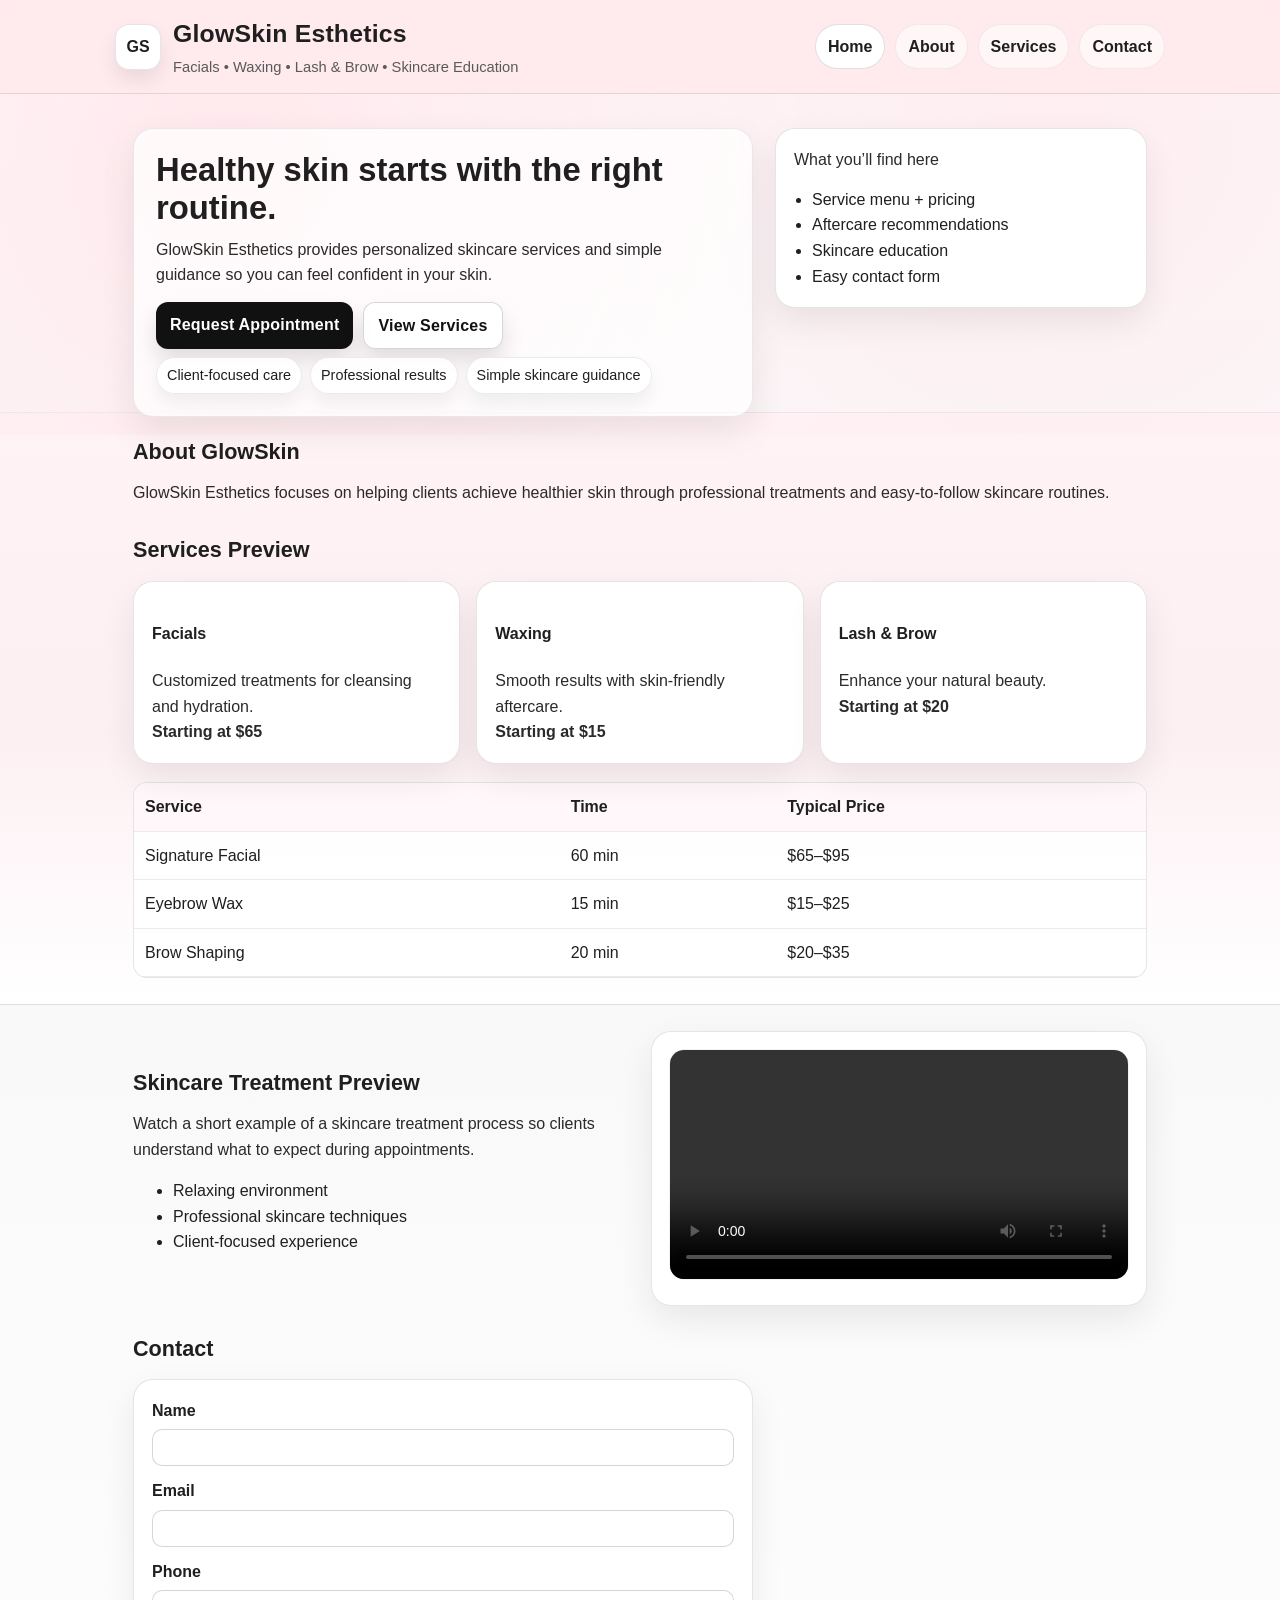
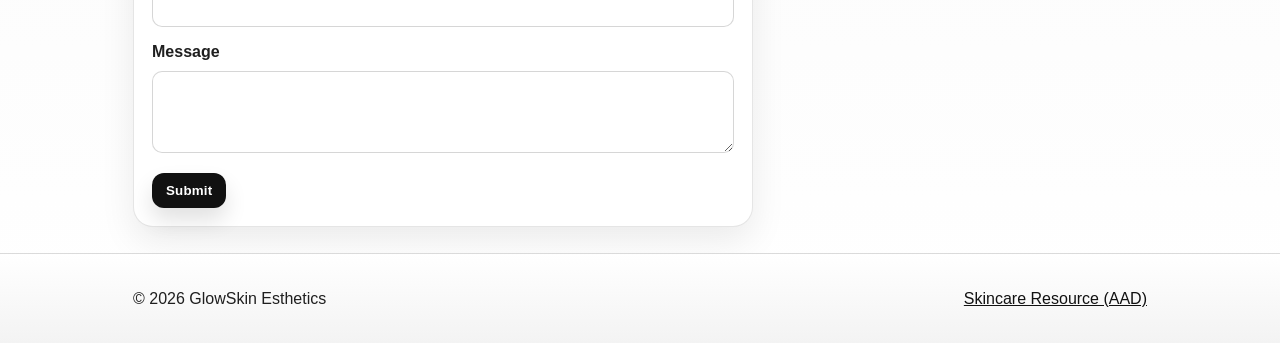
==== index.html @ 29d2f152 "Update index.html" ====
<!DOCTYPE html>
<html lang="en">
<head>
  <meta charset="utf-8">
  <meta name="viewport" content="width=device-width, initial-scale=1">

  <title>GlowSkin Esthetics</title>

  <!-- IMPORTANT: link your CSS file here -->
  <link rel="stylesheet" href="style.css">

  <!-- Google tag (gtag.js) -->
  <script async src="https://www.googletagmanager.com/gtag/js?id=G-0DW6QM2KMZ"></script>
  <script>
    window.dataLayer = window.dataLayer || [];
    function gtag(){dataLayer.push(arguments);}
    gtag('js', new Date());
    gtag('config', 'G-0DW6QM2KMZ');
  </script>
</head>
<body>

<body>

<!-- HEADER -->
<header class="site-header">
  <div class="container header-inner">
    <div class="brand">
      <div class="logo">GS</div>
      <div>
        <h1 class="site-title">GlowSkin Esthetics</h1>
        <p class="tagline">Facials • Waxing • Lash & Brow • Skincare Education</p>
      </div>
    </div>

    <nav class="site-nav">
      <a href="index.html" class="active">Home</a>
      <a href="#about">About</a>
      <a href="#services">Services</a>
      <a href="#contact">Contact</a>
    </nav>
  </div>
</header>

<main>

<!-- HERO -->
<section class="hero">
  <div class="container hero-grid">
    <div>
      <h2>Healthy skin starts with the right routine.</h2>
      <p>
        GlowSkin Esthetics provides personalized skincare services and simple guidance
        so you can feel confident in your skin.
      </p>

      <div class="hero-actions">
        <a class="btn" href="#contact">Request Appointment</a>
        <a class="btn btn-outline" href="#services">View Services</a>
      </div>

      <div class="hero-badges">
        <span class="badge">Client-focused care</span>
        <span class="badge">Professional results</span>
        <span class="badge">Simple skincare guidance</span>
      </div>
    </div>

    <div class="hero-card">
      <p class="card-title">What you’ll find here</p>
      <ul class="checklist">
        <li>Service menu + pricing</li>
        <li>Aftercare recommendations</li>
        <li>Skincare education</li>
        <li>Easy contact form</li>
      </ul>
    </div>
  </div>
</section>

<!-- ABOUT -->
<section id="about" class="section">
  <div class="container">
    <h3>About GlowSkin</h3>
    <p>
      GlowSkin Esthetics focuses on helping clients achieve healthier skin through
      professional treatments and easy-to-follow skincare routines.
    </p>
  </div>
</section>

<!-- SERVICES -->
<section id="services" class="section section-alt">
  <div class="container">
    <h3>Services Preview</h3>

    <div class="cards">
      <article class="card">
        <h4>Facials</h4>
        <p>Customized treatments for cleansing and hydration.</p>
        <p class="price">Starting at $65</p>
      </article>

      <article class="card">
        <h4>Waxing</h4>
        <p>Smooth results with skin-friendly aftercare.</p>
        <p class="price">Starting at $15</p>
      </article>

      <article class="card">
        <h4>Lash & Brow</h4>
        <p>Enhance your natural beauty.</p>
        <p class="price">Starting at $20</p>
      </article>
    </div>

    <!-- TABLE -->
    <div class="table-wrap">
      <table>
        <thead>
          <tr>
            <th>Service</th>
            <th>Time</th>
            <th>Typical Price</th>
          </tr>
        </thead>
        <tbody>
          <tr>
            <td>Signature Facial</td>
            <td>60 min</td>
            <td>$65–$95</td>
          </tr>
          <tr>
            <td>Eyebrow Wax</td>
            <td>15 min</td>
            <td>$15–$25</td>
          </tr>
          <tr>
            <td>Brow Shaping</td>
            <td>20 min</td>
            <td>$20–$35</td>
          </tr>
        </tbody>
      </table>
    </div>

  </div>
</section>

<!-- VIDEO SECTION (REQUIRED FOR CLASS) -->
<section class="section video-section">
  <div class="container video-grid">

    <div>
      <h3>Skincare Treatment Preview</h3>
      <p class="muted">
        Watch a short example of a skincare treatment process so clients
        understand what to expect during appointments.
      </p>

      <ul class="checklist">
        <li>Relaxing environment</li>
        <li>Professional skincare techniques</li>
        <li>Client-focused experience</li>
      </ul>
    </div>

    <div class="video-card">
      <video controls width="100%">
        <!-- IMPORTANT: filename matches GitHub -->
        <source src="glowskin_mkt.mp4" type="video/mp4">
        Your browser does not support the video tag.
      </video>
    </div>

  </div>
</section>

<!-- CONTACT FORM -->
<section id="contact" class="section">
  <div class="container">
    <h3>Contact</h3>

    <form class="contact-form">
      <label>
        Name
        <input type="text" name="name" required>
      </label>

      <label>
        Email
        <input type="email" name="email" required>
      </label>

      <label>
        Phone
        <input type="tel" name="phone" required>
      </label>

      <label>
        Message
        <textarea name="message" rows="4" required></textarea>
      </label>

      <button class="btn" type="submit">Submit</button>
    </form>
  </div>
</section>

</main>

<!-- FOOTER -->
<footer class="site-footer">
  <div class="container footer-inner">
    <p>© 2026 GlowSkin Esthetics</p>
    <p>
      <a href="https://www.aad.org/" target="_blank">
        Skincare Resource (AAD)
      </a>
    </p>
  </div>
</footer>

</body>
</html>
---- style.css ----
/* GlowSkin Esthetics -  CSS */

:root {
  --bg: #f7f7f7;
  --card: #ffffff;
  --text: #1f1f1f;
  --muted: #5a5a5a;
  --border: rgba(0,0,0,0.10);
  --brand: #ffe6eb;
  --brand2: #fff3f6;
  --shadow: 0 14px 35px rgba(0,0,0,0.08);
  --shadow2: 0 18px 45px rgba(0,0,0,0.10);
}

* { box-sizing: border-box; }

html { scroll-behavior: smooth; }

body {
  margin: 0;
  font-family: Arial, sans-serif;
  color: var(--text);
  line-height: 1.6;
  background: linear-gradient(180deg, #fff7f9 0%, var(--bg) 40%, #ffffff 100%);
}

/* Container */
.container {
  max-width: 1050px;
  margin: 0 auto;
  padding: 0 18px;
}

/* Fix anchor jump (so sticky header doesn’t cover section titles) */
#about, #services, #contact { scroll-margin-top: 110px; }

/* Header */
.site-header {
  background: rgba(255, 230, 235, 0.80);
  border-bottom: 1px solid var(--border);
  position: sticky;
  top: 0;
  z-index: 50;
  backdrop-filter: blur(8px);
}

.header-inner {
  display: flex;
  justify-content: space-between;
  align-items: center;
  padding: 14px 0;
  gap: 18px;
}

.brand {
  display: flex;
  align-items: center;
  gap: 12px;
}

.logo {
  width: 46px;
  height: 46px;
  border-radius: 14px;
  display: grid;
  place-items: center;
  font-weight: 800;
  background: #fff;
  border: 1px solid var(--border);
  box-shadow: 0 10px 20px rgba(0,0,0,0.08);
}

.site-title {
  margin: 0;
  font-size: 1.55rem;
  letter-spacing: 0.2px;
}

.tagline {
  margin: 2px 0 0;
  font-size: 0.92rem;
  color: var(--muted);
}

/* Nav */
.site-nav {
  display: flex;
  align-items: center;
  gap: 10px;
}

.site-nav a {
  text-decoration: none;
  color: var(--text);
  font-weight: 700;
  padding: 9px 12px;
  border-radius: 999px;
  background: rgba(255,255,255,0.55);
  border: 1px solid rgba(0,0,0,0.06);
  transition: transform 0.15s ease, box-shadow 0.15s ease, background-color 0.15s ease;
}

.site-nav a:hover {
  transform: translateY(-1px);
  background: rgba(255,255,255,0.95);
  box-shadow: 0 10px 20px rgba(0,0,0,0.08);
}

.site-nav a.active {
  background: #fff;
  border: 1px solid rgba(0,0,0,0.12);
}

/* Hero */
.hero {
  padding: 34px 0 18px;
  position: relative;
}

.hero::before {
  content: "";
  position: absolute;
  inset: 0;
  background:
    radial-gradient(circle at 18% 22%, rgba(255,230,235,0.85) 0%, rgba(255,255,255,0) 55%),
    radial-gradient(circle at 82% 10%, rgba(255,230,235,0.55) 0%, rgba(255,255,255,0) 50%);
  pointer-events: none;
}

.hero .container { position: relative; z-index: 1; }

.hero-grid {
  display: grid;
  grid-template-columns: 1.25fr 0.75fr;
  gap: 22px;
  align-items: start;
}

.hero-grid > div:first-child {
  padding: 22px;
  border-radius: 20px;
  background: rgba(255,255,255,0.72);
  border: 1px solid rgba(0,0,0,0.08);
  box-shadow: var(--shadow);
}

.hero h2 {
  margin: 0 0 10px;
  font-size: 2.05rem;
  line-height: 1.15;
}

.hero p {
  margin: 0 0 14px;
  color: #2a2a2a;
}

.hero-actions { display: flex; gap: 10px; flex-wrap: wrap; margin: 10px 0 6px; }

/* Buttons */
.btn {
  background: #111;
  color: #fff;
  padding: 10px 14px;
  border-radius: 12px;
  text-decoration: none;
  border: none;
  cursor: pointer;
  font-weight: 800;
  letter-spacing: 0.2px;
  box-shadow: 0 12px 22px rgba(0,0,0,0.12);
  transition: transform 0.15s ease, box-shadow 0.15s ease;
}

.btn:hover { transform: translateY(-2px); box-shadow: 0 16px 30px rgba(0,0,0,0.16); }

.btn-outline {
  background: rgba(255,255,255,0.85);
  color: #111;
  border: 1px solid rgba(0,0,0,0.16);
}

/* Badges */
.hero-badges { margin-top: 8px; display: flex; gap: 8px; flex-wrap: wrap; }

.badge {
  display: inline-block;
  background: rgba(255,255,255,0.9);
  border: 1px solid rgba(0,0,0,0.08);
  padding: 6px 10px;
  border-radius: 999px;
  font-size: 0.9rem;
  box-shadow: 0 10px 18px rgba(0,0,0,0.06);
}

/* Cards */
.hero-card,
.card,
.contact-form,
.video-card {
  background: var(--card);
  border: 1px solid rgba(0,0,0,0.10);
  border-radius: 20px;
  padding: 18px;
  box-shadow: var(--shadow);
}

.hero-card ul { margin: 10px 0 0; padding-left: 18px; }

/* Sections */
.section { padding: 26px 0; }
.section h3 { margin: 0 0 10px; font-size: 1.35rem; }
.section p { margin: 0; color: #2a2a2a; }

.section-alt {
  background: linear-gradient(180deg, var(--brand2) 0%, #fdf0f3 55%, #ffffff 100%);
  border-top: 1px solid var(--border);
  border-bottom: 1px solid var(--border);
}

.muted { color: var(--muted); }

/* Service cards layout */
.cards {
  display: grid;
  grid-template-columns: repeat(3, 1fr);
  gap: 16px;
  margin-top: 14px;
}

.card {
  transition: transform 0.18s ease, box-shadow 0.18s ease;
}

.card:hover {
  transform: translateY(-4px);
  box-shadow: var(--shadow2);
}

.price { font-weight: 800; }

/* Table */
.table-wrap {
  margin-top: 18px;
  border-radius: 14px;
  overflow-x: auto;
  border: 1px solid rgba(0,0,0,0.10);
  background: rgba(255,255,255,0.9);
}

table { width: 100%; border-collapse: collapse; }

th, td {
  padding: 11px;
  border-bottom: 1px solid rgba(0,0,0,0.08);
  text-align: left;
}

th { background: #fff7f9; }

/* Video */
.video-grid {
  display: grid;
  grid-template-columns: 1fr 1fr;
  gap: 22px;
  align-items: center;
}

.video-card video {
  width: 100%;
  border-radius: 14px;
  outline: 1px solid rgba(0,0,0,0.05);
}

/* Form */
.contact-form { max-width: 620px; margin-top: 12px; }

.contact-form label {
  display: block;
  margin-bottom: 12px;
  font-weight: 800;
}

.contact-form input,
.contact-form textarea {
  width: 100%;
  padding: 10px;
  margin-top: 6px;
  border-radius: 10px;
  border: 1px solid rgba(0,0,0,0.16);
  background: rgba(255,255,255,0.95);
  transition: box-shadow 0.15s ease, border-color 0.15s ease;
}

.contact-form input:focus,
.contact-form textarea:focus {
  outline: none;
  border-color: rgba(242,167,184,0.9);
  box-shadow: 0 0 0 4px rgba(242,167,184,0.22);
}

/* Footer */
.site-footer {
  background: linear-gradient(180deg, #ffffff 0%, #f3f3f3 100%);
  border-top: 1px solid var(--border);
  padding: 16px 0;
}

.footer-inner {
  display: flex;
  justify-content: space-between;
  flex-wrap: wrap;
  gap: 10px;
}

.site-footer a { color: #111; }

/* Responsive */
@media (max-width: 900px) {
  .hero-grid { grid-template-columns: 1fr; }
  .cards { grid-template-columns: 1fr; }
  .video-grid { grid-template-columns: 1fr; }
  .site-nav { flex-wrap: wrap; justify-content: flex-start; }
  .hero h2 { font-size: 1.65rem; }
}

@media (max-width: 520px) {
  .site-title { font-size: 1.35rem; }
  .logo { width: 42px; height: 42px; }
}

/* Fix anchor jump with sticky header (always works) */
#about, #services, #contact {
  padding-top: 120px;
  margin-top: -120px;
}
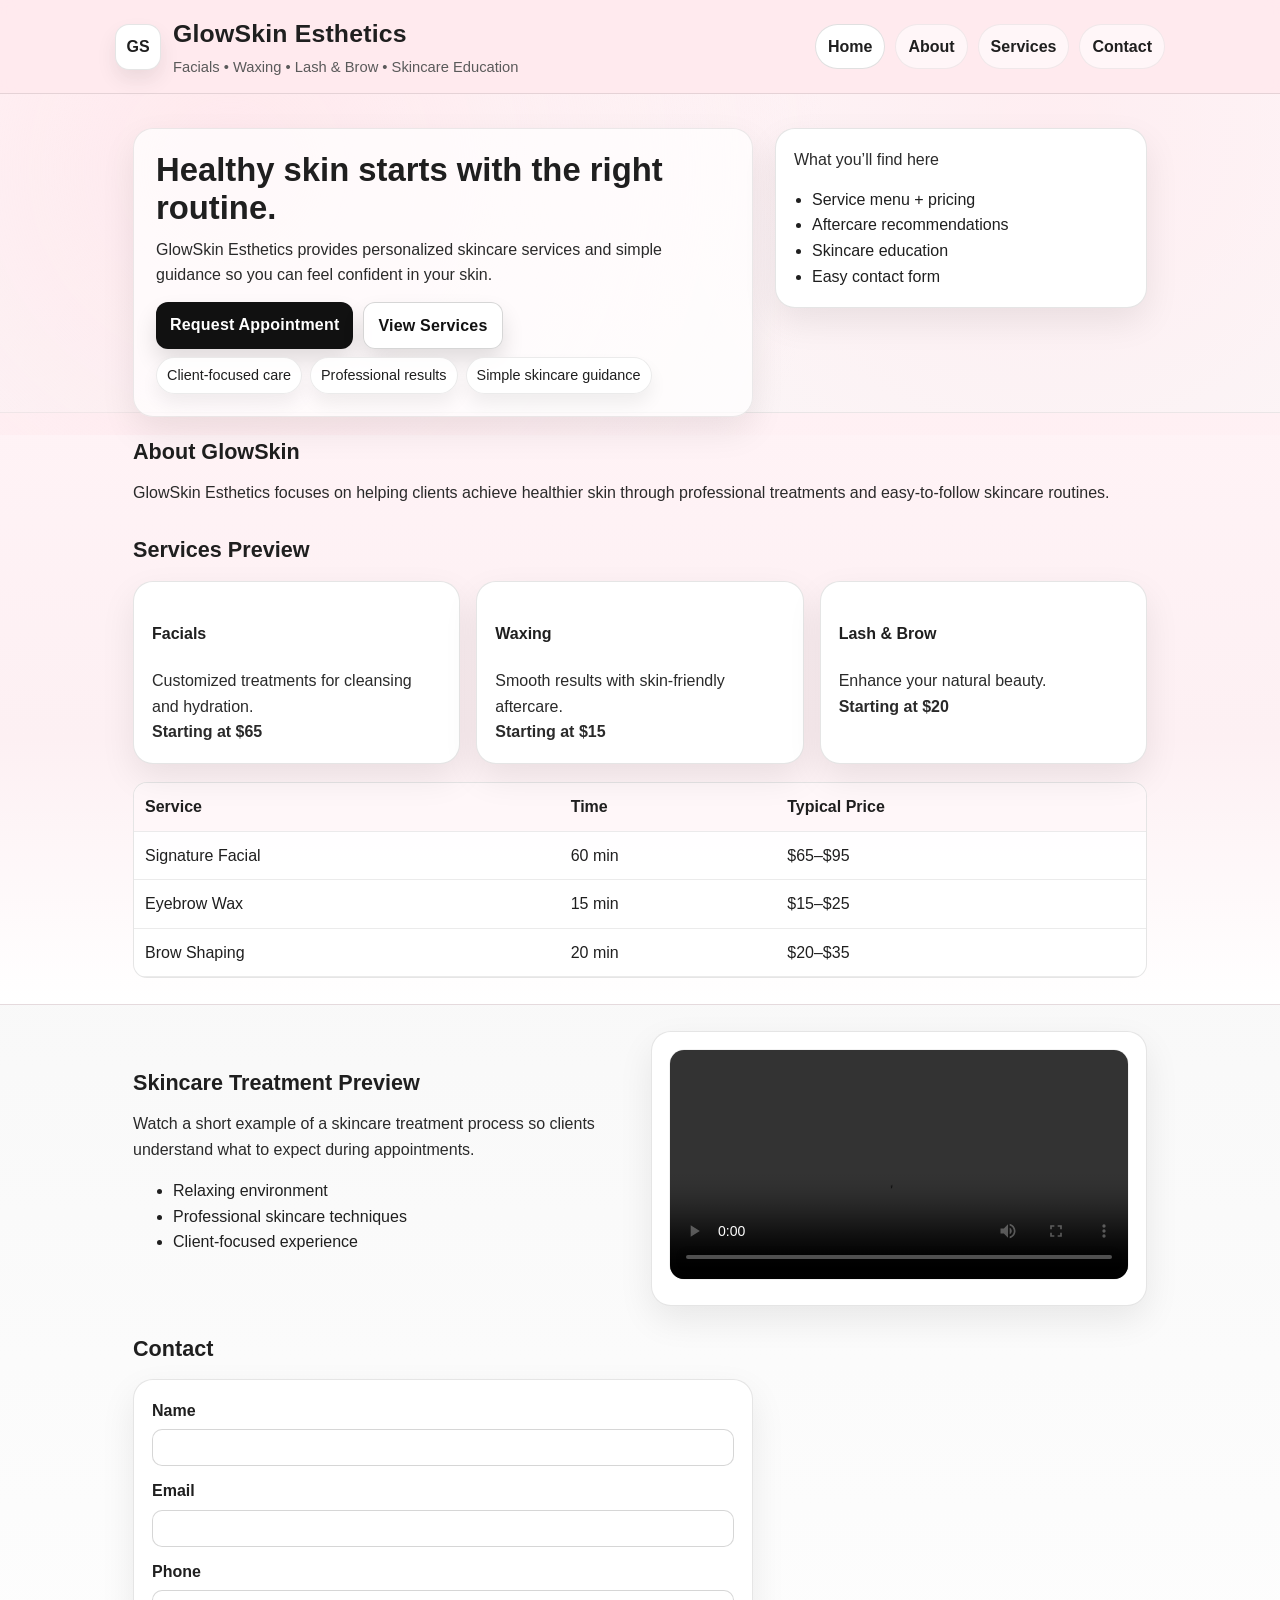
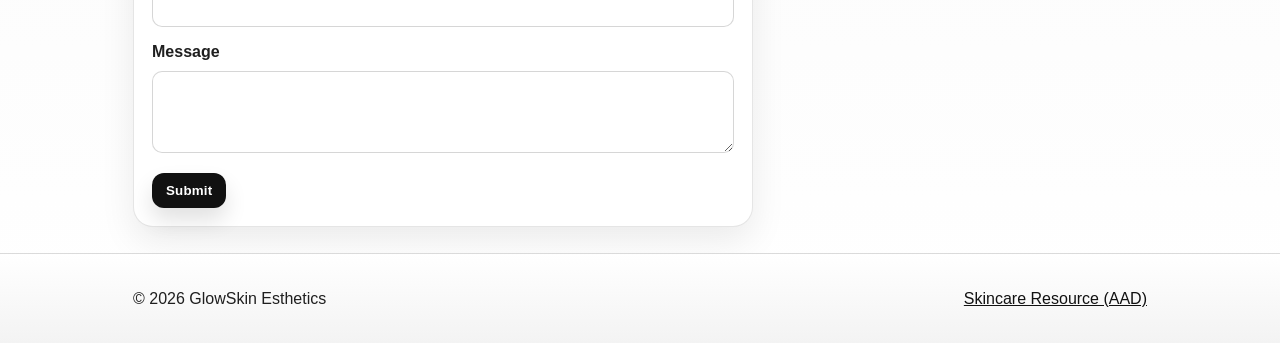
==== commit 25dbe8a7: "Update index.html" ====
--- a/index.html
+++ b/index.html
@@ -18,6 +18,7 @@
     gtag('config', 'G-0DW6QM2KMZ');
   </script>
 </head>
+  <link rel="stylesheet" href="style.css">
 <body>
 
 <body>
@@ -229,3 +230,4 @@
 
 
 
+
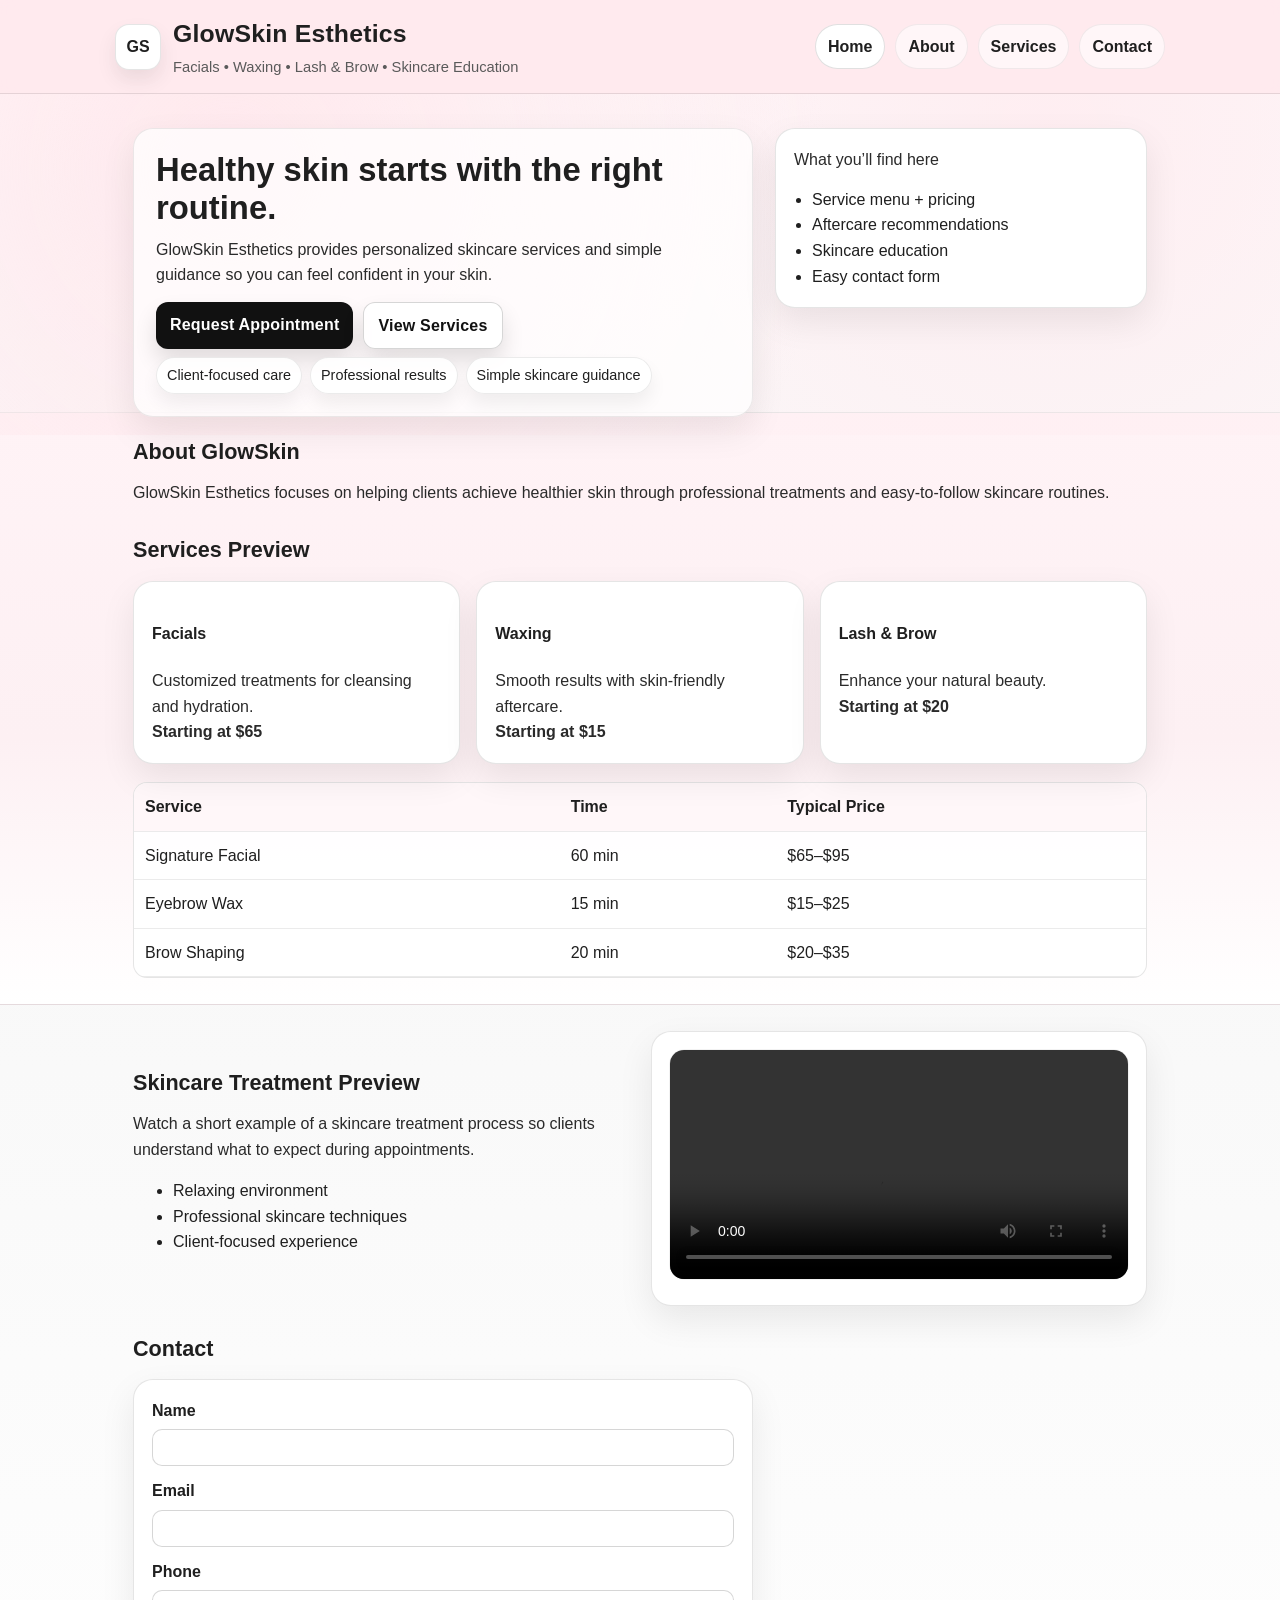
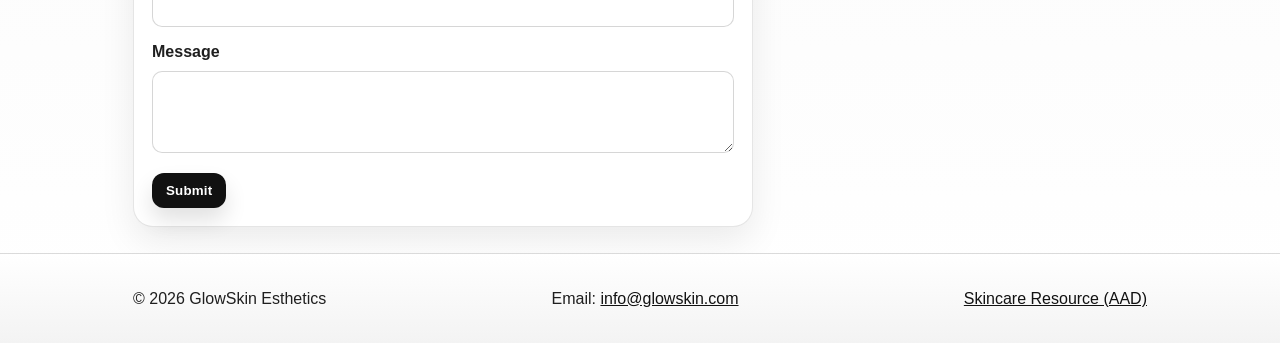
==== commit 67f15742: "Update index.html" ====
--- a/index.html
+++ b/index.html
@@ -214,6 +214,14 @@
 <footer class="site-footer">
   <div class="container footer-inner">
     <p>© 2026 GlowSkin Esthetics</p>
+
+    <p>
+      Email:
+      <a href="mailto:info@glowskin.com">
+        info@glowskin.com
+      </a>
+    </p>
+
     <p>
       <a href="https://www.aad.org/" target="_blank">
         Skincare Resource (AAD)
@@ -222,12 +230,10 @@
   </div>
 </footer>
 
-</body>
-</html>
-
-
-
-
-
-
-
+
+
+
+
+
+
+
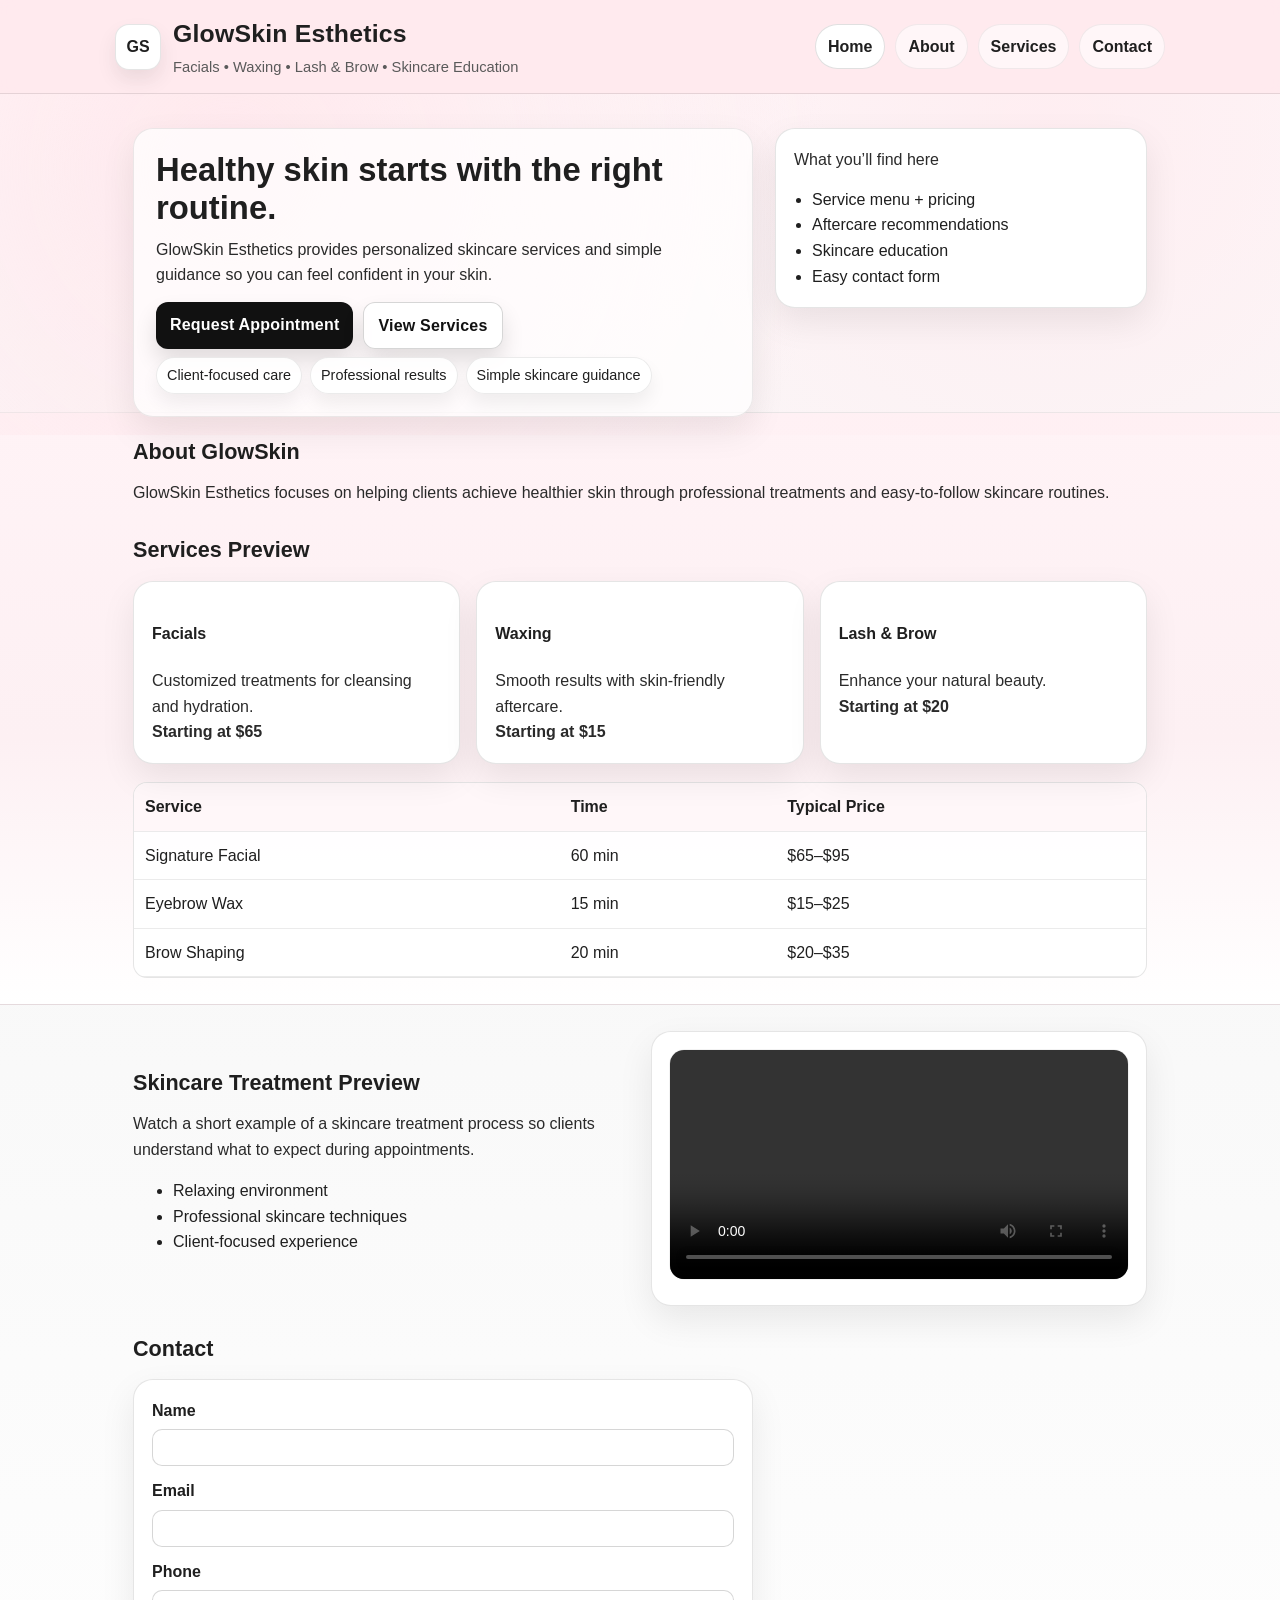
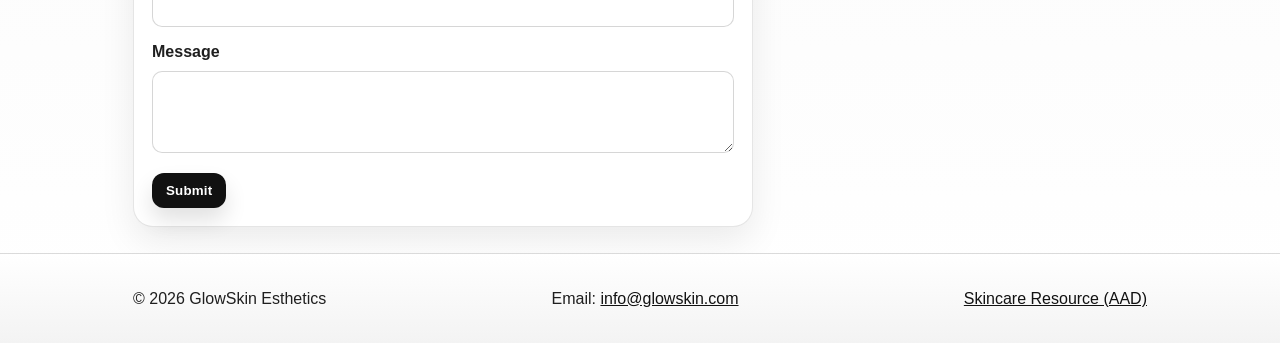
==== commit 829d47bf: "Update index.html" ====
--- a/index.html
+++ b/index.html
@@ -1,15 +1,20 @@
 <!DOCTYPE html>
 <html lang="en">
 <head>
+
   <meta charset="utf-8">
   <meta name="viewport" content="width=device-width, initial-scale=1">
 
   <title>GlowSkin Esthetics</title>
 
-  <!-- IMPORTANT: link your CSS file here -->
+  <!-- ADD THESE HERE -->
+  <meta name="description" content="GlowSkin Esthetics provides professional facials, waxing, lash and brow services with personalized skincare education.">
+  <meta name="keywords" content="facials, waxing, skincare, lash, brow, esthetician, skincare education">
+
+  <!-- CSS -->
   <link rel="stylesheet" href="style.css">
 
-  <!-- Google tag (gtag.js) -->
+  <!-- Google Analytics -->
   <script async src="https://www.googletagmanager.com/gtag/js?id=G-0DW6QM2KMZ"></script>
   <script>
     window.dataLayer = window.dataLayer || [];
@@ -17,8 +22,8 @@
     gtag('js', new Date());
     gtag('config', 'G-0DW6QM2KMZ');
   </script>
+
 </head>
-  <link rel="stylesheet" href="style.css">
 <body>
 
 <body>
@@ -237,3 +242,4 @@
 
 
 
+
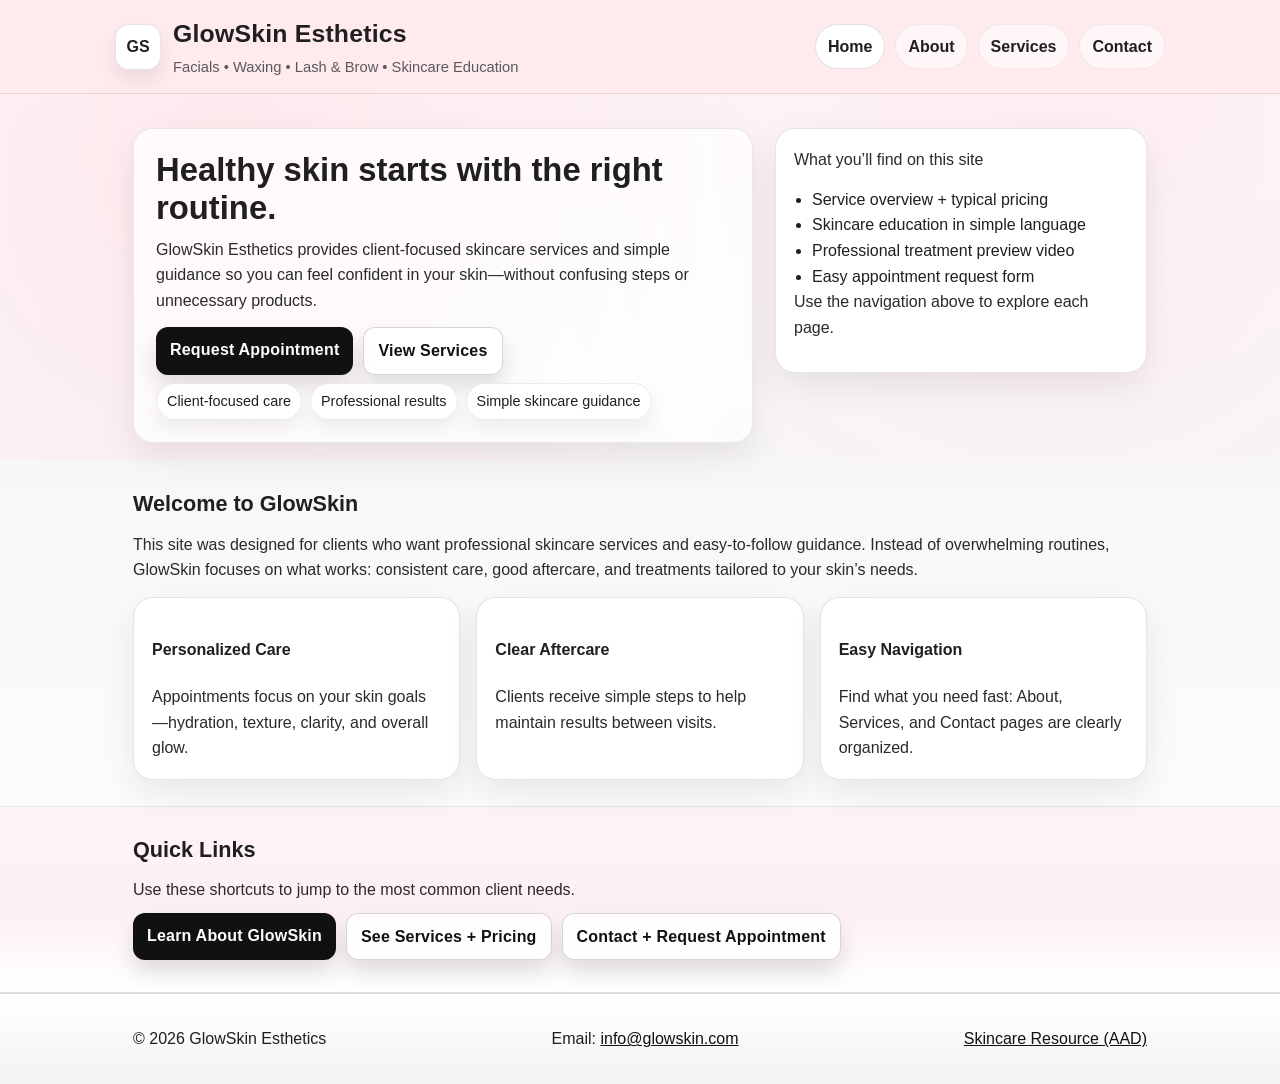
==== commit f95d1fde: "Update index.html" ====
--- a/index.html
+++ b/index.html
@@ -1,17 +1,13 @@
 <!DOCTYPE html>
 <html lang="en">
 <head>
-
   <meta charset="utf-8">
   <meta name="viewport" content="width=device-width, initial-scale=1">
+  <title>GlowSkin Esthetics | Home</title>
 
-  <title>GlowSkin Esthetics</title>
+  <meta name="description" content="GlowSkin Esthetics offers professional facials, waxing, lash & brow services, and simple skincare education to help clients feel confident in their skin.">
+  <meta name="keywords" content="GlowSkin Esthetics, facials, waxing, lash, brow, skincare, esthetician, skincare education">
 
-  <!-- ADD THESE HERE -->
-  <meta name="description" content="GlowSkin Esthetics provides professional facials, waxing, lash and brow services with personalized skincare education.">
-  <meta name="keywords" content="facials, waxing, skincare, lash, brow, esthetician, skincare education">
-
-  <!-- CSS -->
   <link rel="stylesheet" href="style.css">
 
   <!-- Google Analytics -->
@@ -22,13 +18,10 @@
     gtag('js', new Date());
     gtag('config', 'G-0DW6QM2KMZ');
   </script>
-
 </head>
-<body>
 
 <body>
 
-<!-- HEADER -->
 <header class="site-header">
   <div class="container header-inner">
     <div class="brand">
@@ -39,33 +32,32 @@
       </div>
     </div>
 
-    <nav class="site-nav">
+    <nav class="site-nav" aria-label="Primary">
       <a href="index.html" class="active">Home</a>
-      <a href="#about">About</a>
-      <a href="#services">Services</a>
-      <a href="#contact">Contact</a>
+      <a href="about.html">About</a>
+      <a href="services.html">Services</a>
+      <a href="contact.html">Contact</a>
     </nav>
   </div>
 </header>
 
 <main>
 
-<!-- HERO -->
 <section class="hero">
   <div class="container hero-grid">
     <div>
       <h2>Healthy skin starts with the right routine.</h2>
       <p>
-        GlowSkin Esthetics provides personalized skincare services and simple guidance
-        so you can feel confident in your skin.
+        GlowSkin Esthetics provides client-focused skincare services and simple guidance so you can feel
+        confident in your skin—without confusing steps or unnecessary products.
       </p>
 
       <div class="hero-actions">
-        <a class="btn" href="#contact">Request Appointment</a>
-        <a class="btn btn-outline" href="#services">View Services</a>
+        <a class="btn" href="contact.html">Request Appointment</a>
+        <a class="btn btn-outline" href="services.html">View Services</a>
       </div>
 
-      <div class="hero-badges">
+      <div class="hero-badges" aria-label="Highlights">
         <span class="badge">Client-focused care</span>
         <span class="badge">Professional results</span>
         <span class="badge">Simple skincare guidance</span>
@@ -73,173 +65,79 @@
     </div>
 
     <div class="hero-card">
-      <p class="card-title">What you’ll find here</p>
+      <p class="card-title">What you’ll find on this site</p>
       <ul class="checklist">
-        <li>Service menu + pricing</li>
-        <li>Aftercare recommendations</li>
-        <li>Skincare education</li>
-        <li>Easy contact form</li>
+        <li>Service overview + typical pricing</li>
+        <li>Skincare education in simple language</li>
+        <li>Professional treatment preview video</li>
+        <li>Easy appointment request form</li>
       </ul>
+      <p class="muted">
+        Use the navigation above to explore each page.
+      </p>
     </div>
   </div>
 </section>
 
-<!-- ABOUT -->
-<section id="about" class="section">
+<section class="section">
   <div class="container">
-    <h3>About GlowSkin</h3>
+    <h3>Welcome to GlowSkin</h3>
     <p>
-      GlowSkin Esthetics focuses on helping clients achieve healthier skin through
-      professional treatments and easy-to-follow skincare routines.
+      This site was designed for clients who want professional skincare services and easy-to-follow guidance.
+      Instead of overwhelming routines, GlowSkin focuses on what works: consistent care, good aftercare, and
+      treatments tailored to your skin’s needs.
     </p>
+
+    <div class="cards">
+      <article class="card">
+        <h4>Personalized Care</h4>
+        <p>Appointments focus on your skin goals—hydration, texture, clarity, and overall glow.</p>
+      </article>
+
+      <article class="card">
+        <h4>Clear Aftercare</h4>
+        <p>Clients receive simple steps to help maintain results between visits.</p>
+      </article>
+
+      <article class="card">
+        <h4>Easy Navigation</h4>
+        <p>Find what you need fast: About, Services, and Contact pages are clearly organized.</p>
+      </article>
+    </div>
   </div>
 </section>
 
-<!-- SERVICES -->
-<section id="services" class="section section-alt">
+<section class="section section-alt">
   <div class="container">
-    <h3>Services Preview</h3>
+    <h3>Quick Links</h3>
+    <p class="muted">Use these shortcuts to jump to the most common client needs.</p>
 
-    <div class="cards">
-      <article class="card">
-        <h4>Facials</h4>
-        <p>Customized treatments for cleansing and hydration.</p>
-        <p class="price">Starting at $65</p>
-      </article>
-
-      <article class="card">
-        <h4>Waxing</h4>
-        <p>Smooth results with skin-friendly aftercare.</p>
-        <p class="price">Starting at $15</p>
-      </article>
-
-      <article class="card">
-        <h4>Lash & Brow</h4>
-        <p>Enhance your natural beauty.</p>
-        <p class="price">Starting at $20</p>
-      </article>
+    <div class="hero-actions">
+      <a class="btn" href="about.html">Learn About GlowSkin</a>
+      <a class="btn btn-outline" href="services.html">See Services + Pricing</a>
+      <a class="btn btn-outline" href="contact.html">Contact + Request Appointment</a>
     </div>
-
-    <!-- TABLE -->
-    <div class="table-wrap">
-      <table>
-        <thead>
-          <tr>
-            <th>Service</th>
-            <th>Time</th>
-            <th>Typical Price</th>
-          </tr>
-        </thead>
-        <tbody>
-          <tr>
-            <td>Signature Facial</td>
-            <td>60 min</td>
-            <td>$65–$95</td>
-          </tr>
-          <tr>
-            <td>Eyebrow Wax</td>
-            <td>15 min</td>
-            <td>$15–$25</td>
-          </tr>
-          <tr>
-            <td>Brow Shaping</td>
-            <td>20 min</td>
-            <td>$20–$35</td>
-          </tr>
-        </tbody>
-      </table>
-    </div>
-
-  </div>
-</section>
-
-<!-- VIDEO SECTION (REQUIRED FOR CLASS) -->
-<section class="section video-section">
-  <div class="container video-grid">
-
-    <div>
-      <h3>Skincare Treatment Preview</h3>
-      <p class="muted">
-        Watch a short example of a skincare treatment process so clients
-        understand what to expect during appointments.
-      </p>
-
-      <ul class="checklist">
-        <li>Relaxing environment</li>
-        <li>Professional skincare techniques</li>
-        <li>Client-focused experience</li>
-      </ul>
-    </div>
-
-    <div class="video-card">
-      <video controls width="100%">
-        <!-- IMPORTANT: filename matches GitHub -->
-        <source src="glowskin_mkt.mp4" type="video/mp4">
-        Your browser does not support the video tag.
-      </video>
-    </div>
-
-  </div>
-</section>
-
-<!-- CONTACT FORM -->
-<section id="contact" class="section">
-  <div class="container">
-    <h3>Contact</h3>
-
-    <form class="contact-form">
-      <label>
-        Name
-        <input type="text" name="name" required>
-      </label>
-
-      <label>
-        Email
-        <input type="email" name="email" required>
-      </label>
-
-      <label>
-        Phone
-        <input type="tel" name="phone" required>
-      </label>
-
-      <label>
-        Message
-        <textarea name="message" rows="4" required></textarea>
-      </label>
-
-      <button class="btn" type="submit">Submit</button>
-    </form>
   </div>
 </section>
 
 </main>
 
-<!-- FOOTER -->
 <footer class="site-footer">
   <div class="container footer-inner">
     <p>© 2026 GlowSkin Esthetics</p>
 
     <p>
       Email:
-      <a href="mailto:info@glowskin.com">
-        info@glowskin.com
-      </a>
+      <a href="mailto:info@glowskin.com">info@glowskin.com</a>
     </p>
 
     <p>
-      <a href="https://www.aad.org/" target="_blank">
+      <a href="https://www.aad.org/" target="_blank" rel="noopener">
         Skincare Resource (AAD)
       </a>
     </p>
   </div>
 </footer>
 
-
-
-
-
-
-
-
-
+</body>
+</html>
